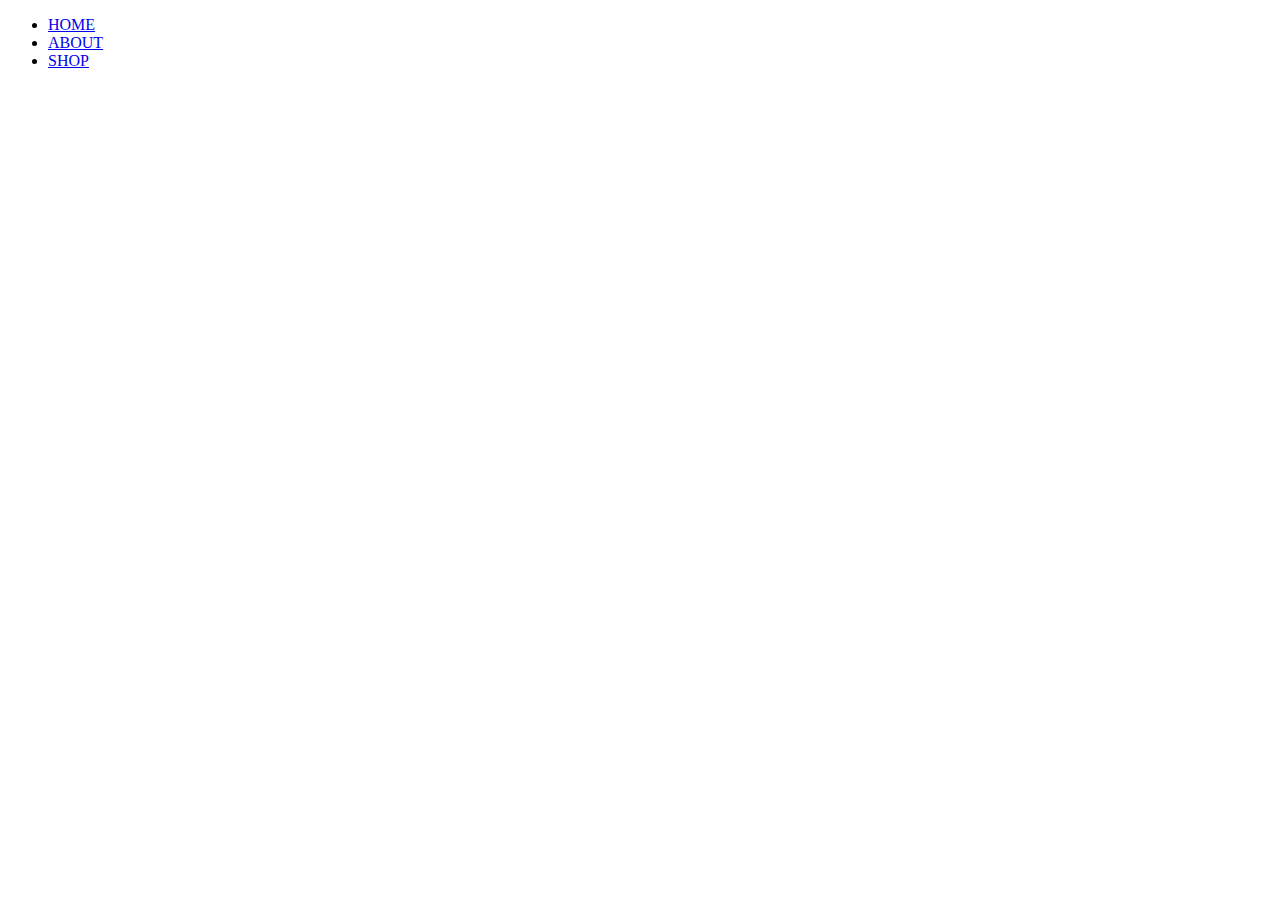
==== about.html @ e91f6a87 "Updated" ====
<!DOCTYPE html>
<html lang="en">
<head>
    <meta charset="UTF-8">
    <meta name="viewport" content="width=device-width, initial-scale=1.0">
    <link rel="stylesheet" href="styles.css">
    <title>About</title>
</head>
<body>
<ul>
    <li><a href="index.html">HOME</a>
    <li><a href="about.html" target="_blank">ABOUT</a></li>
    <li><a href="shop.html" target="_blank">SHOP</a></li>
  </ul>
  
    
</body>
</html>
---- styles.css ----
.navbar {
    background-color:beige;
    display: flex;
    justify-content: center;
  }
  
.navbar a {
    text-align: center;
    color: black;
    text-decoration: none;
    padding: 8px 30px 8px 30px;   
}


.logo img {
    max-width: 110px;
    text-align: center;

}
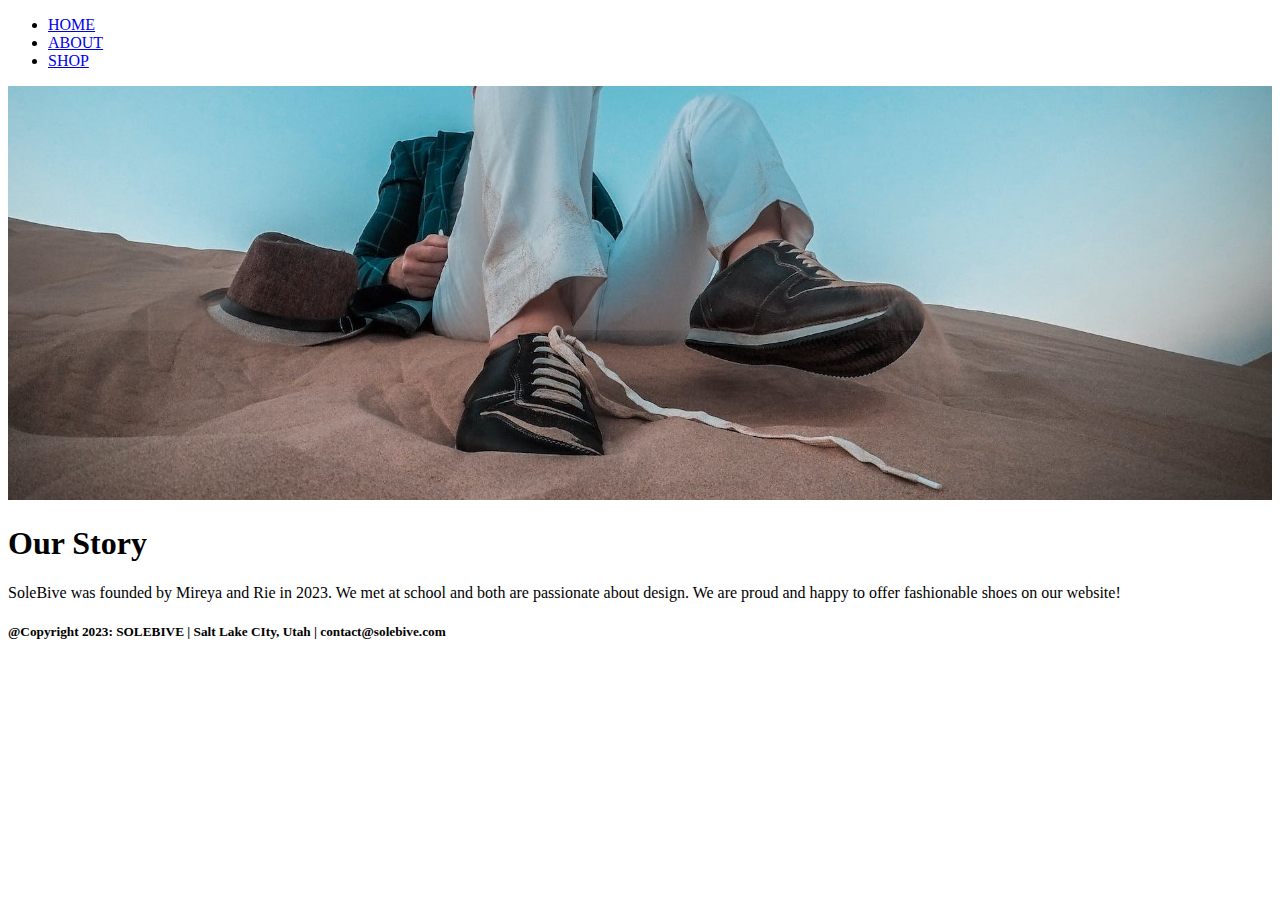
==== commit db91ac40: "add images" ====
--- a/about.html
+++ b/about.html
@@ -11,8 +11,15 @@
     <li><a href="index.html">HOME</a>
     <li><a href="about.html" target="_blank">ABOUT</a></li>
     <li><a href="shop.html" target="_blank">SHOP</a></li>
-  </ul>
-  
-    
+</ul>
+
+<img src="images/ourstory.jpeg" alt="shoes" style="width:100%;">
+<h1>Our Story</h1>
+<p>SoleBive was founded by Mireya and Rie in 2023. We met at school and both are passionate about design. 
+  We are proud and happy to offer fashionable shoes on our website!</p>
+
+<footer>
+   <h5>@Copyright 2023: SOLEBIVE | Salt Lake CIty, Utah | contact@solebive.com</h5>
+</footer>      
 </body>
 </html>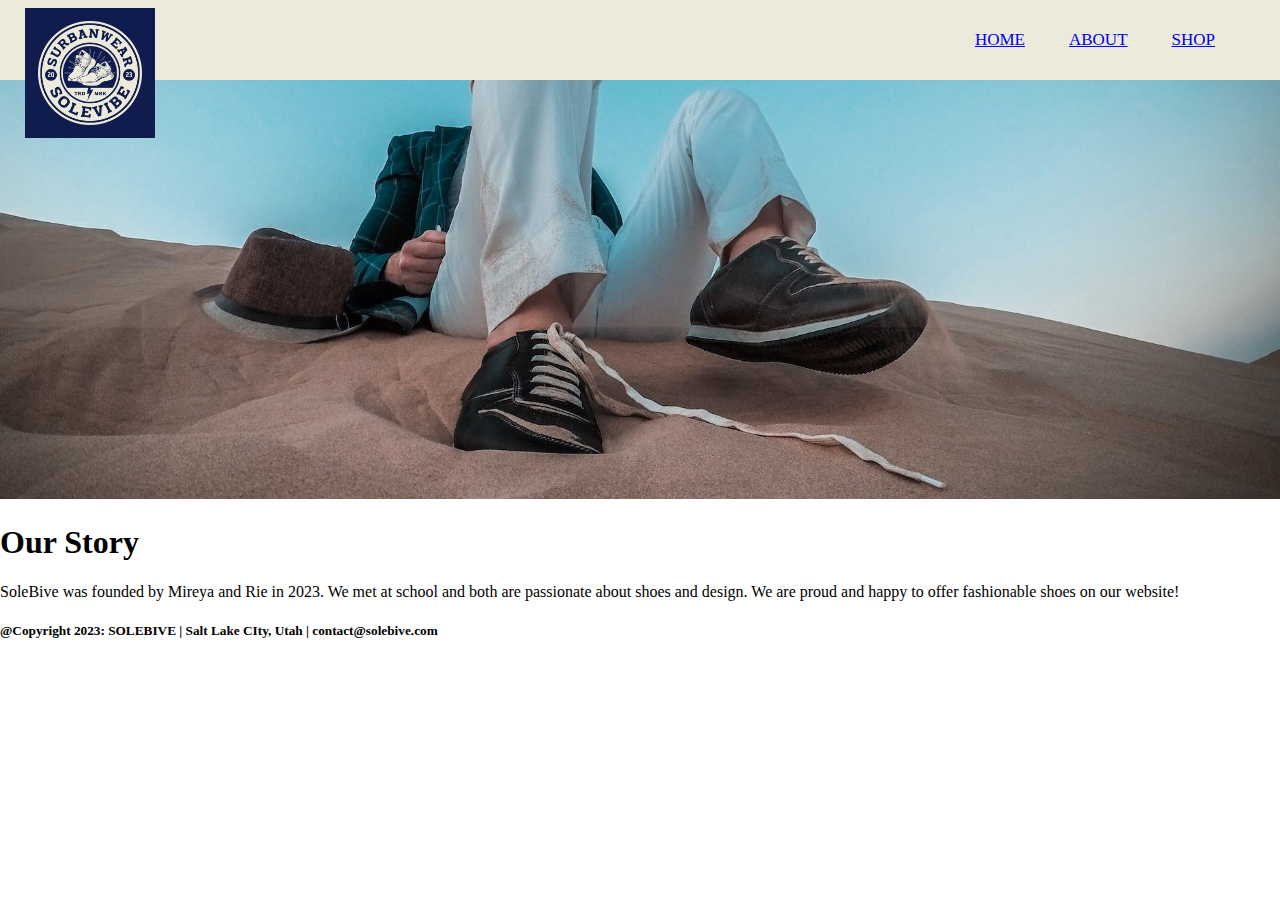
==== commit aaec473c: "updated" ====
--- a/about.html
+++ b/about.html
@@ -6,16 +6,23 @@
     <link rel="stylesheet" href="styles.css">
     <title>About</title>
 </head>
+<header>
+  <div class="header-content">
+      <div class="logo">
+          <img src="images/logo2.png" alt="ogo">
+      </div>
+      <div class="navbar">
+          <a href="index.html">HOME</a>
+          <a href="about.html" target="_blank">ABOUT</a></li>
+          <a href="shop.html" target="_blank">SHOP</a></li>
+      </div>
+  </div>
+</header> 
 <body>
-<ul>
-    <li><a href="index.html">HOME</a>
-    <li><a href="about.html" target="_blank">ABOUT</a></li>
-    <li><a href="shop.html" target="_blank">SHOP</a></li>
-</ul>
 
 <img src="images/ourstory.jpeg" alt="shoes" style="width:100%;">
 <h1>Our Story</h1>
-<p>SoleBive was founded by Mireya and Rie in 2023. We met at school and both are passionate about design. 
+<p>SoleBive was founded by Mireya and Rie in 2023. We met at school and both are passionate about shoes and design. 
   We are proud and happy to offer fashionable shoes on our website!</p>
 
 <footer>
--- a/styles.css
+++ b/styles.css
@@ -1,19 +1,51 @@
+body {
+    margin: 0;
+    padding: 0;
+}
+
+header {
+    background-color: #eceada; /* Header background color */
+}
+
+.header-content {
+    display: flex;
+    justify-content: space-between;
+    align-items: center;
+    padding: 5px 25px; 
+    height: 70px;
+    
+}
+
+.logo img {
+    position: absolute;
+    top: 8px;
+    width: 130px;
+    height: auto; 
+    z-index: 2;
+    
+}
+.navbar a {
+    font-size: 17px;
+    margin-right: 40px;
+}
 .navbar {
-    background-color:beige;
-    display: flex;
-    justify-content: center;
-  }
-  
-.navbar a {
-    text-align: center;
-    color: black;
-    text-decoration: none;
-    padding: 8px 30px 8px 30px;   
+    justify-content: center
+
+}
+
+.background img {
+    display: block;
+    width: 100%;
+    height: 100%;
+
+}
+
+.content h1 {
+    position: absolute;
+    color: white;
+    margin-top: 200px;
+    font-size: 50px;
+    left: 20%;
 }
 
 
-.logo img {
-    max-width: 110px;
-    text-align: center;
-
-}
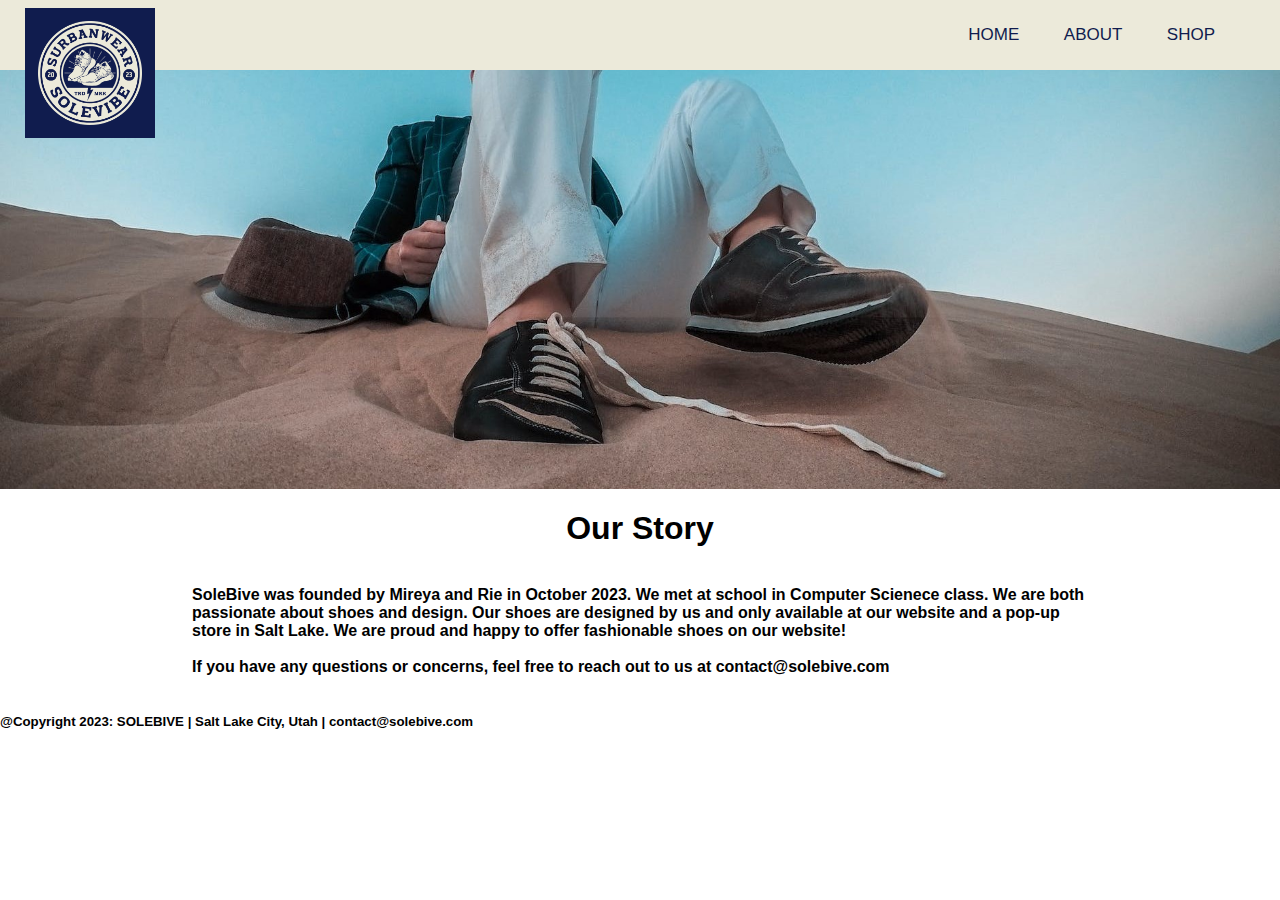
==== commit c9144ed5: "updated" ====
--- a/about.html
+++ b/about.html
@@ -19,14 +19,20 @@
   </div>
 </header> 
 <body>
-
 <img src="images/ourstory.jpeg" alt="shoes" style="width:100%;">
 <h1>Our Story</h1>
-<p>SoleBive was founded by Mireya and Rie in 2023. We met at school and both are passionate about shoes and design. 
-  We are proud and happy to offer fashionable shoes on our website!</p>
+
+<div class="about">
+  <h4>SoleBive was founded by Mireya and Rie in October 2023. We met at school in Computer Scienece class. 
+      We are both passionate about shoes and design. 
+      Our shoes are designed by us and only available at our website and a pop-up store in Salt Lake. 
+      We are proud and happy to offer fashionable shoes on our website!</br></br>
+      If you have any questions or concerns, feel free to reach out to us at contact@solebive.com
+  </h4>
+</div>
 
 <footer>
-   <h5>@Copyright 2023: SOLEBIVE | Salt Lake CIty, Utah | contact@solebive.com</h5>
+   <h5>@Copyright 2023: SOLEBIVE | Salt Lake City, Utah | contact@solebive.com</h5>
 </footer>      
 </body>
 </html>--- a/styles.css
+++ b/styles.css
@@ -27,25 +27,149 @@
 .navbar a {
     font-size: 17px;
     margin-right: 40px;
+    background-color: transparent;
+    text-decoration: none;
+    color: #101c4e;
 }
 .navbar {
     justify-content: center
-
 }
 
 .background img {
     display: block;
     width: 100%;
     height: 100%;
-
 }
 
 .content h1 {
     position: absolute;
-    color: white;
-    margin-top: 200px;
+    color: #eceada;
+    margin-top: 240px;
     font-size: 50px;
     left: 20%;
 }
 
+/*blue boxes in homepage*/
+.box {
+    display: inline-block;
+    margin-top: 20px;
+    margin-bottom: 20px;
+    width: 28%;
+    height: 30px;
+    padding-top: 60px;
+    padding-bottom: 80px;
+    background-color:#101c4e;
+ }
+ .textbox {
+    text-align: center;
+    color: #eceada;
+    font-weight: bold;
+    font-size: 20px;
+ }
+ .textbox a {
+    background-color: transparent;
+    text-decoration: none;
+    color: #eceada;
+ }
 
+/*h1 style for SHOP and ABOUT*/
+h1 {
+    text-align: center;
+}
+
+/*ABOUT page*/
+.about h4{
+    margin-left: 15%;
+    margin-right: 15%;
+    margin-top: 3%;
+    margin-bottom: 3%;
+}
+
+/*slideshow*/
+  * {box-sizing: border-box}
+  body {font-family: Verdana, sans-serif; margin:0}
+  .mySlides {display: none}
+  img {vertical-align: middle;}
+  /* Slideshow container */
+  .slideshow-container {
+    max-width: 1000px;
+    position: relative;
+    margin: auto;
+  }
+  /* Next & previous buttons */
+  .prev, .next {
+    cursor: pointer;
+    position: absolute;
+    top: 50%;
+    width: auto;
+    padding: 16px;
+    margin-top: -22px;
+    color: white;
+    font-weight: bold;
+    font-size: 18px;
+    transition: 0.6s ease;
+    border-radius: 0 3px 3px 0;
+    user-select: none;
+  }
+  /* Position the "next button" to the right */
+  .next {
+    right: 0;
+    border-radius: 3px 0 0 3px;
+  }
+  /* On hover, add a black background color with a little bit see-through */
+  .prev:hover, .next:hover {
+    background-color: rgba(0,0,0,0.8);
+  }
+  /* The dots/bullets/indicators */
+  .dot {
+    cursor: pointer;
+    height: 15px;
+    width: 15px;
+    margin: 0 2px;
+    background-color: #bbb;
+    border-radius: 50%;
+    display: inline-block;
+    transition: background-color 0.6s ease;
+  }
+  .active, .dot:hover {
+    background-color: #717171;
+  }
+  /*end of slideshow*/
+
+  .row2 h1{
+    margin-top: 8%;
+  }
+  .row3 h1{
+    margin-top: 5%;
+  }
+
+  /*gallery*/
+  div.gallery {
+    border: 1px solid #ccc;
+  }
+  div.gallery:hover {
+    border: 1px solid #777;
+  }
+  div.gallery img {
+    width: 100%;
+    height: auto;
+  }
+  div.desc {
+    padding: 15px;
+    text-align: center;
+  }
+
+  * {
+    box-sizing: border-box;
+  }
+  .responsive {
+    padding: 0 6px;
+    float: left;
+    width: 24.99999%;
+    margin-left: 6%;
+  }
+  .clearfix:after {
+    content: "";
+    display: table;
+    clear: both;
+  }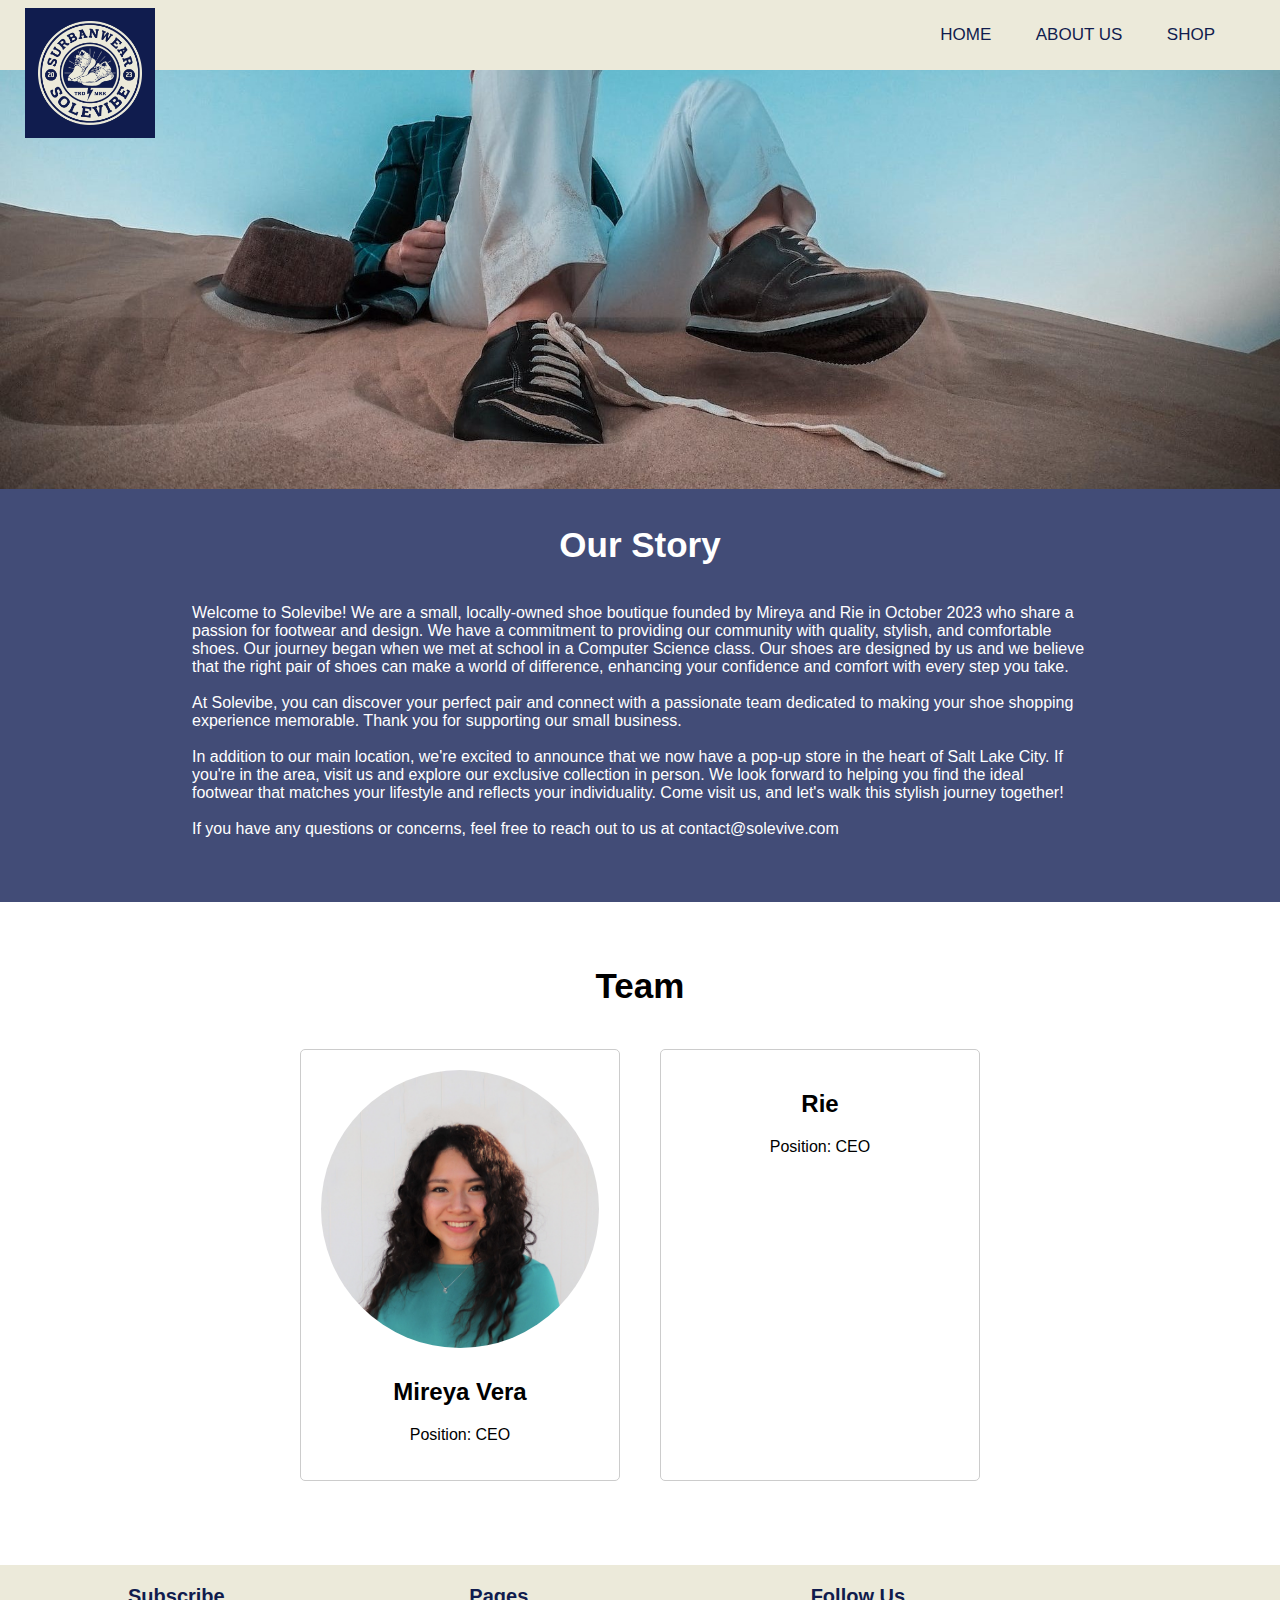
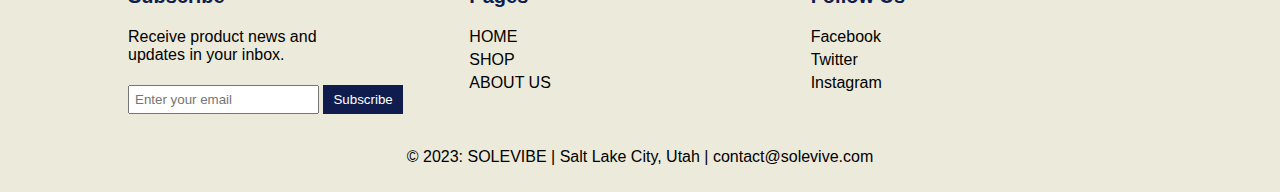
==== commit d46ccd2b: "mireya- update of home, about" ====
--- a/about.html
+++ b/about.html
@@ -13,26 +13,74 @@
       </div>
       <div class="navbar">
           <a href="index.html">HOME</a>
-          <a href="about.html" target="_blank">ABOUT</a></li>
-          <a href="shop.html" target="_blank">SHOP</a></li>
+          <a href="about.html">ABOUT US</a>
+          <a href="shop.html">SHOP</a>
       </div>
   </div>
 </header> 
 <body>
 <img src="images/ourstory.jpeg" alt="shoes" style="width:100%;">
-<h1>Our Story</h1>
+
 
 <div class="about">
-  <h4>SoleBive was founded by Mireya and Rie in October 2023. We met at school in Computer Scienece class. 
-      We are both passionate about shoes and design. 
-      Our shoes are designed by us and only available at our website and a pop-up store in Salt Lake. 
-      We are proud and happy to offer fashionable shoes on our website!</br></br>
-      If you have any questions or concerns, feel free to reach out to us at contact@solebive.com
-  </h4>
+    <h1>Our Story</h1>
+    <p>Welcome to Solevibe! We are a small, locally-owned shoe boutique founded by Mireya and Rie in October 2023 who share a passion for footwear and design. 
+      We have a commitment to providing our community with quality, stylish, and comfortable shoes. Our journey began when we met at school in a Computer Science class.
+      Our shoes are designed by us and we believe that the right pair of shoes can make a world of difference, enhancing your confidence and comfort with every step you take.</br></br>
+      
+      At Solevibe, you can discover your perfect pair and connect with a passionate team dedicated to making your shoe shopping experience memorable.
+      Thank you for supporting our small business.</br></br>
+      In addition to our main location, we're excited to announce that we now have a pop-up store in the heart of Salt Lake City. 
+      If you're in the area, visit us and explore our exclusive collection in person.
+      We look forward to helping you find the ideal footwear that matches your lifestyle and reflects your individuality. 
+      Come visit us, and let's walk this stylish journey together!</br></br>
+      If you have any questions or concerns, feel free to reach out to us at contact@solevive.com
+      </p>
+  
 </div>
 
+<section class="team">
+    <h1>Team</h1>
+    <div class="members">
+        <div class="team-member">
+            <img src="images/mireya_new.jpg" alt="mireya">
+            <h2>Mireya Vera</h2>
+            <p>Position: CEO</p>
+
+        </div>
+        <div class="team-member">
+            <h2>Rie</h2>
+            <p>Position: CEO</p>
+        </div>
+    </div>
+</section>
+</body>
+
 <footer>
-   <h5>@Copyright 2023: SOLEBIVE | Salt Lake City, Utah | contact@solebive.com</h5>
-</footer>      
-</body>
+    <div class="footer-container">
+        <div class="column">
+            <h3>Subscribe</h3>
+            <p>Receive product news and</br>updates in your inbox.</p>
+            <input type="email" placeholder="Enter your email">
+            <button>Subscribe</button>
+        </div>
+        <div class="column">
+            <h3>Pages</h3>
+            <ul>
+                <li><a href="index.html">HOME</a></li>
+                <li><a href="about.html">SHOP</a></li>
+                <li><a href="shop.html">ABOUT US</a></li>
+            </ul>
+        </div>
+        <div class="column">
+            <h3>Follow Us</h3>
+            <ul>
+                <li><a href="#">Facebook</a></li>
+                <li><a href="#">Twitter</a></li>
+                <li><a href="#">Instagram</a></li>
+            </ul>
+        </div>
+    </div>
+    <p>&copy; 2023: SOLEVIBE | Salt Lake City, Utah | contact@solevive.com</p>
+</footer>
 </html>--- a/styles.css
+++ b/styles.css
@@ -1,7 +1,9 @@
 body {
     margin: 0;
     padding: 0;
-}
+    font-family: Verdana, sans-serif;
+}
+
 
 header {
     background-color: #eceada; /* Header background color */
@@ -24,6 +26,8 @@
     z-index: 2;
     
 }
+
+
 .navbar a {
     font-size: 17px;
     margin-right: 40px;
@@ -35,54 +39,204 @@
     justify-content: center
 }
 
-.background img {
-    display: block;
-    width: 100%;
-    height: 100%;
-}
-
-.content h1 {
-    position: absolute;
+/* Home page */
+.background {
+    display: flex;
+    align-items: center;
+    justify-content: center;
+    height: 80vh;
+    background: url('images/landscaping2.jpeg') center center;
+    background-size: cover;
+    font-weight: bold;
+}
+
+.content p {
+    font-size: 50px;
+    text-align: center;
+    color: white;
+    padding: 20px;
+}
+
+
+.section1 {
+    padding: 20px;
+    display: flex;
+    background-color: #eceada;
+    text-align: center;
+   
+}
+.section1 button {
+    background-color: #101c4e;
+    color: #fff;
+    border: none;
+    padding: 10px 20px;
+    cursor: pointer;
+
+}
+.column-about {
+    flex: 1;
+    padding: 20px;
+    margin: 5% 3% 5% 3%;
+}
+
+/* Customer reviews using grid */
+.section2 {
+    margin: 50px;
+    padding: 1%;
+    background-color: #293463;
+}
+.section2 h1 {
+    color: white;
+    font-size: 30px;
+}
+
+.reviews {
+    display: grid;
+    grid-template-columns: 1fr 1fr;
+    grid-column-gap: 10px;
+    /* margin: 50px;
+    padding: 1%; */
+    
+}
+
+
+.review1 ,.review2, .review3, .review4{
+    background-color: #eceada;
+    margin: 0 5% 5% 5%;
+    padding: 4% 15% 4% 15%;
+    font-size: 13px;
+}
+
+.review1 h2 ,.review2 h2, .review3 h2 , .review4 h2 {
+    font-size: 20px;
+}
+
+footer {
+    background-color: #eceada;
+    text-align: center;
+    color: #000;
+    padding-bottom: 10px;
+}
+
+.footer-container {
+    text-align: left;
+    padding: 0 10% 1% 10%;
+    display: flex;  
+    justify-content: space-between;
+    list-style: none;
+}
+
+.column {
+    flex: 1; 
+
+}
+
+
+.column h3 {
+    font-size: 20px;
+    color: #101c4e;
+}
+
+ul {
+    list-style: none;
+    padding: 0;
+}
+
+li {
+    margin-bottom: 5px;
+}
+
+a {
+    color: black;
+    text-decoration: none;
+}
+
+ input[type="email"] {
+    padding: 5px;
+    margin: 5px 0;
+}
+.column button {
+    background-color: #101c4e;
+    color: #fff;
+    border: none;
+    padding: 7px 10px;
+    cursor: pointer;
+}
+
+
+
+
+
+/*blue buttons in homepage*/
+ .buttons {
+    text-align: center;
     color: #eceada;
-    margin-top: 240px;
-    font-size: 50px;
-    left: 20%;
-}
-
-/*blue boxes in homepage*/
-.box {
+    font-weight: bold;
+    font-size: 20px;
+    
+ }
+
+ .shop-part {
     display: inline-block;
-    margin-top: 20px;
-    margin-bottom: 20px;
+    margin: 20px 0 20px 0;
     width: 28%;
     height: 30px;
     padding-top: 60px;
     padding-bottom: 80px;
     background-color:#101c4e;
+    cursor: pointer;
+    color: #eceada;
+    font-size: 22px;
+    font-weight: bold;
  }
- .textbox {
-    text-align: center;
-    color: #eceada;
-    font-weight: bold;
-    font-size: 20px;
- }
- .textbox a {
-    background-color: transparent;
-    text-decoration: none;
-    color: #eceada;
- }
-
-/*h1 style for SHOP and ABOUT*/
+
+/*h1 style for SHOP*/
+
 h1 {
-    text-align: center;
-}
-
+    text-align: center; 
+    font-size: 35px;
+}
 /*ABOUT page*/
-.about h4{
-    margin-left: 15%;
-    margin-right: 15%;
-    margin-top: 3%;
-    margin-bottom: 3%;
+.about {
+    background-color: #424c77;
+    padding: 1% 0 2% 0;
+    color: white;
+}
+.about p{
+    margin: 3% 15% 3% 15%;
+
+}
+
+.team {
+    margin: 5% 0 5% 0;
+}
+.members {
+    display: flex;
+    justify-content: center;
+}
+.team-member {
+    text-align: center;
+    border: 1px solid #ccc;
+    padding: 20px;
+    border-radius: 5px;
+    margin: 20px;
+    width: 25%;
+}
+
+.team-member img {
+    max-width: 100%;
+    height: auto;
+    border-radius: 50%;
+    margin-bottom: 10px;
+}
+
+
+.title {
+    padding: 6% 0 2% 0;
+}
+
+.products h2 {
+    text-align: center; 
 }
 
 /*slideshow*/
@@ -91,7 +245,7 @@
   .mySlides {display: none}
   img {vertical-align: middle;}
   /* Slideshow container */
-  .slideshow-container {
+  .slideshow-container{
     max-width: 1000px;
     position: relative;
     margin: auto;
@@ -172,4 +326,7 @@
     content: "";
     display: table;
     clear: both;
-  }+    margin-bottom: 5%;
+  }
+
+
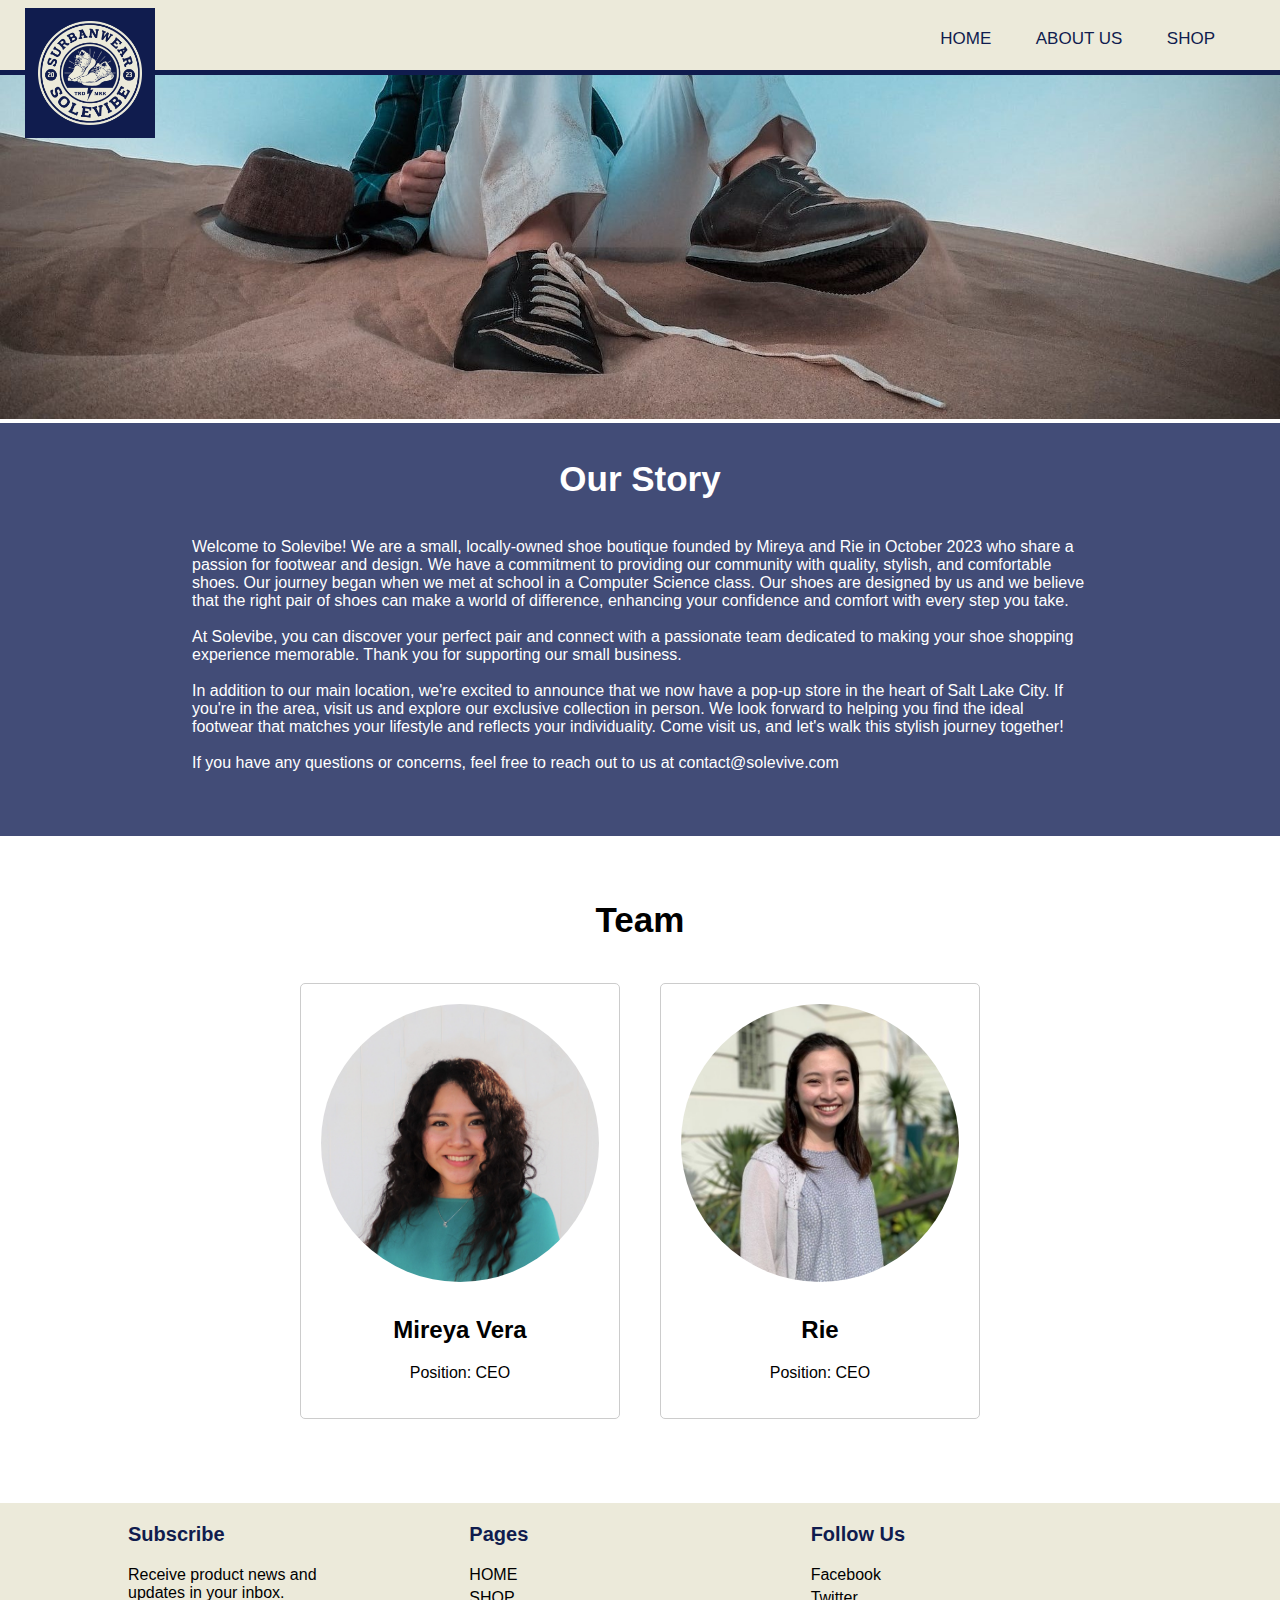
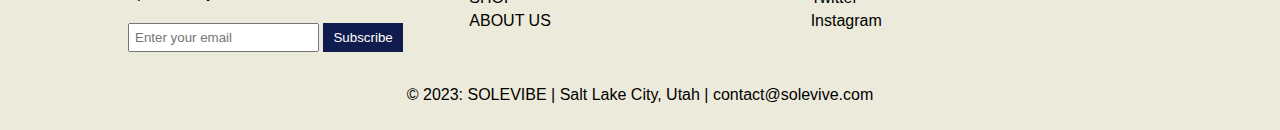
==== commit 0c3a7c8e: "updated" ====
--- a/about.html
+++ b/about.html
@@ -49,6 +49,7 @@
 
         </div>
         <div class="team-member">
+            <img src="images/rie.jpg" alt="rie">
             <h2>Rie</h2>
             <p>Position: CEO</p>
         </div>
--- a/styles.css
+++ b/styles.css
@@ -7,15 +7,20 @@
 
 header {
     background-color: #eceada; /* Header background color */
+    position: fixed;
+    top: 0;
+    width: 100%;
+    color: #fff;
+    z-index: 1000;
+    border-bottom: 5px solid #101c4e;
 }
 
 .header-content {
     display: flex;
     justify-content: space-between;
     align-items: center;
-    padding: 5px 25px; 
+    padding: 0 25px; 
     height: 70px;
-    
 }
 
 .logo img {
@@ -36,7 +41,8 @@
     color: #101c4e;
 }
 .navbar {
-    justify-content: center
+    justify-content: center;
+    padding-top: 7px;
 }
 
 /* Home page */
@@ -239,25 +245,25 @@
     text-align: center; 
 }
 
-/*slideshow*/
-  * {box-sizing: border-box}
-  body {font-family: Verdana, sans-serif; margin:0}
-  .mySlides {display: none}
-  img {vertical-align: middle;}
-  /* Slideshow container */
-  .slideshow-container{
-    max-width: 1000px;
+.slideshow-container {
+    max-width: 800px;
     position: relative;
-    margin: auto;
-  }
-  /* Next & previous buttons */
-  .prev, .next {
+    margin: 10% auto; /* Center the container horizontally */
+    text-align: center;
+}
+.mySlides {
+    display: none;
+}
+img {
+    width: 100%;
+}
+.prev, .next {
     cursor: pointer;
     position: absolute;
     top: 50%;
     width: auto;
     padding: 16px;
-    margin-top: -22px;
+    margin-top: -5px;
     color: white;
     font-weight: bold;
     font-size: 18px;
@@ -265,8 +271,12 @@
     border-radius: 0 3px 3px 0;
     user-select: none;
   }
-  /* Position the "next button" to the right */
-  .next {
+
+  .prev {
+    left: 0;
+  }
+ /* Position the "next button" to the right */
+ .next {
     right: 0;
     border-radius: 3px 0 0 3px;
   }
@@ -274,21 +284,8 @@
   .prev:hover, .next:hover {
     background-color: rgba(0,0,0,0.8);
   }
-  /* The dots/bullets/indicators */
-  .dot {
-    cursor: pointer;
-    height: 15px;
-    width: 15px;
-    margin: 0 2px;
-    background-color: #bbb;
-    border-radius: 50%;
-    display: inline-block;
-    transition: background-color 0.6s ease;
-  }
-  .active, .dot:hover {
-    background-color: #717171;
-  }
-  /*end of slideshow*/
+
+
 
   .row2 h1{
     margin-top: 8%;
